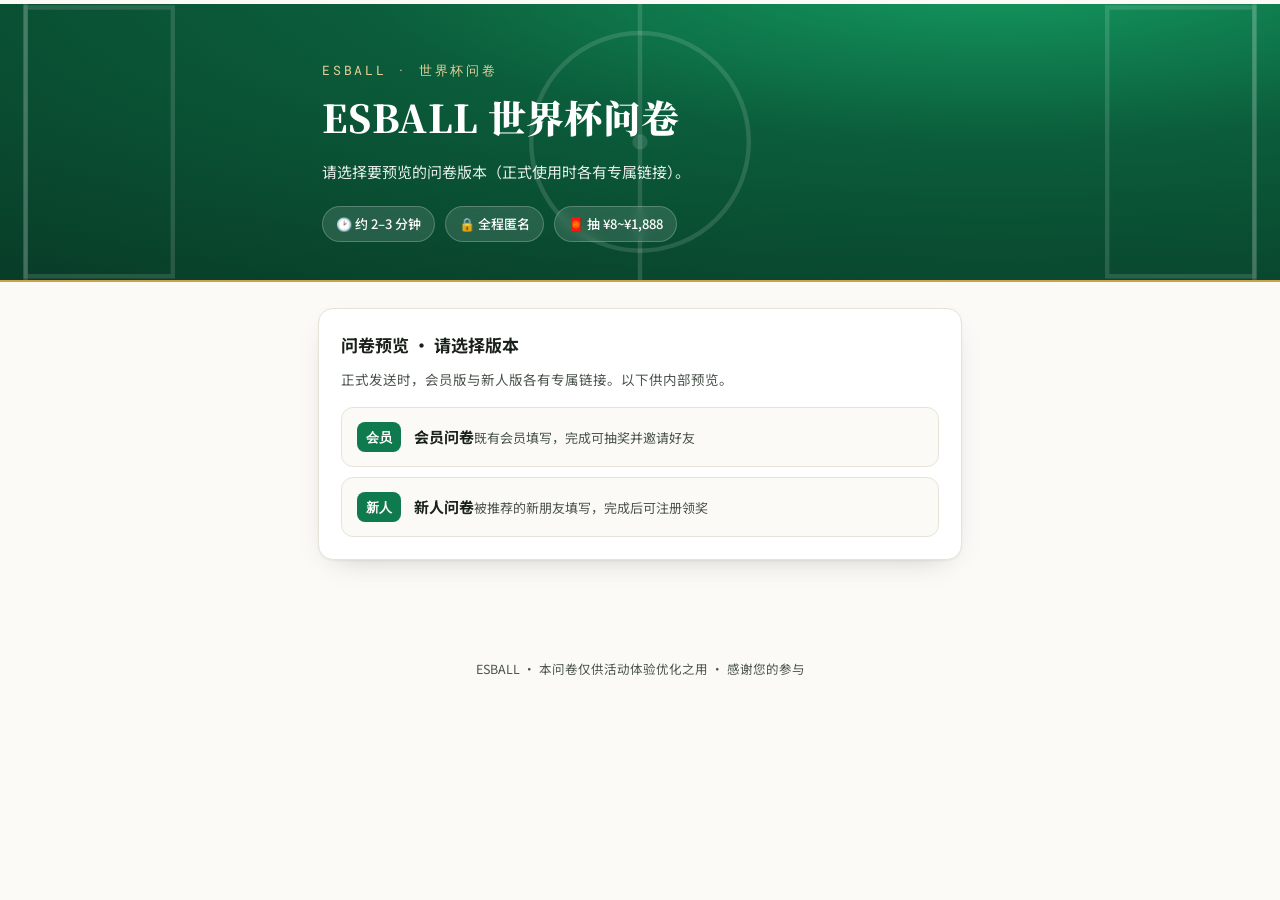
==== index.html @ 93b636fe "ESBALL 世界杯问卷网页（简体）：会员/新人双问卷＋跳题逻辑＋推荐/注册落地页 依 Google Sheet「问卷活动」内容打造；向导式流程、支持 skip 分流、可写入 Google Sheet" ====
<!doctype html>
<html lang="zh-Hans">
<head>
  <meta charset="utf-8" />
  <meta name="viewport" content="width=device-width, initial-scale=1, viewport-fit=cover" />
  <title>ESBALL 世界杯问卷</title>
  <meta name="description" content="ESBALL 世界杯问卷 — 填写问卷，抽取奖金。" />
  <meta name="robots" content="noindex" />
  <link rel="icon" href="data:image/svg+xml,%3Csvg xmlns='http://www.w3.org/2000/svg' viewBox='0 0 100 100'%3E%3Ctext y='.9em' font-size='90'%3E%E2%9A%BD%3C/text%3E%3C/svg%3E" />
  <meta name="theme-color" content="#0b5d3b" />
  <link rel="preconnect" href="https://fonts.googleapis.com" />
  <link rel="preconnect" href="https://fonts.gstatic.com" crossorigin />
  <link href="https://fonts.googleapis.com/css2?family=Noto+Sans+SC:wght@400;500;700;900&family=Noto+Serif+SC:wght@600;700;900&family=Roboto+Mono:wght@500;700&display=swap" rel="stylesheet" />
  <link rel="stylesheet" href="css/style.css" />
</head>
<body>
  <div class="progress" id="progress" aria-hidden="true"><div class="progress__bar" id="progressBar"></div></div>

  <header class="hero">
    <div class="hero__pitch" aria-hidden="true">
      <svg viewBox="0 0 400 200" preserveAspectRatio="xMidYMid slice">
        <g fill="none" stroke="currentColor" stroke-width="1.4">
          <rect x="8" y="8" width="384" height="184" rx="2" />
          <line x1="200" y1="8" x2="200" y2="192" />
          <circle cx="200" cy="100" r="34" /><circle cx="200" cy="100" r="2.4" fill="currentColor" stroke="none" />
          <rect x="8" y="58" width="46" height="84" /><rect x="346" y="58" width="46" height="84" />
        </g>
      </svg>
    </div>
    <div class="hero__inner">
      <p class="hero__eyebrow" id="eyebrow">ESBALL · 世界杯问卷</p>
      <h1 class="hero__title" id="title">ESBALL 世界杯问卷</h1>
      <p class="hero__intro" id="intro"></p>
      <div class="hero__meta">
        <span class="chip">🕑 约 2–3 分钟</span>
        <span class="chip">🔒 全程匿名</span>
        <span class="chip">🧧 抽 ¥8~¥1,888</span>
      </div>
    </div>
  </header>

  <main class="wrap">
    <section class="picker" id="picker" hidden>
      <h2 class="picker__h">问卷预览 · 请选择版本</h2>
      <p class="picker__note">正式发送时，会员版与新人版各有专属链接。以下供内部预览。</p>
      <div class="picker__grid" id="pickerGrid"></div>
    </section>

    <div id="wizard"></div>
    <section id="landing" class="land" hidden></section>
  </main>

  <footer class="foot"><p>ESBALL · 本问卷仅供活动体验优化之用 · 感谢您的参与</p></footer>

  <script src="js/config.js"></script>
  <script src="js/questions.js"></script>
  <script src="js/app.js"></script>
</body>
</html>
---- css/style.css ----
/* 2026 世界盃 會員問卷 — 樣式
   主題：球場夜綠 × 金 · 正式而不失溫度 */

:root{
  --pitch-900:#083d28;
  --pitch-800:#0b5d3b;
  --pitch-700:#0e7a4d;
  --pitch-600:#149a60;
  --gold:#c9a24a;
  --gold-soft:#e7d09a;
  --ink:#182019;
  --ink-soft:#4a544c;
  --paper:#fbfaf7;
  --card:#ffffff;
  --line:#e7e3d8;
  --line-strong:#d6d1c2;
  --sel-bg:#eaf5ef;
  --sel-line:#0e7a4d;
  --shadow:0 1px 2px rgba(24,32,25,.05), 0 10px 30px -18px rgba(24,32,25,.35);
  --radius:15px;
}

@media (prefers-color-scheme: dark){
  :root{
    --ink:#eef2ec;
    --ink-soft:#a6b0a4;
    --paper:#0d130f;
    --card:#151d17;
    --line:#28322a;
    --line-strong:#33402f;
    --sel-bg:#12261b;
    --sel-line:#2bbd77;
    --gold:#d8b566;
    --shadow:0 1px 2px rgba(0,0,0,.4), 0 18px 40px -22px rgba(0,0,0,.8);
  }
}
:root[data-theme="light"]{
  --ink:#182019; --ink-soft:#4a544c; --paper:#fbfaf7; --card:#fff;
  --line:#e7e3d8; --line-strong:#d6d1c2; --sel-bg:#eaf5ef; --sel-line:#0e7a4d; --gold:#c9a24a;
}
:root[data-theme="dark"]{
  --ink:#eef2ec; --ink-soft:#a6b0a4; --paper:#0d130f; --card:#151d17;
  --line:#28322a; --line-strong:#33402f; --sel-bg:#12261b; --sel-line:#2bbd77; --gold:#d8b566;
}

*{box-sizing:border-box}
html{-webkit-text-size-adjust:100%}
body{
  margin:0; background:var(--paper); color:var(--ink);
  font-family:"Noto Sans SC",system-ui,-apple-system,"PingFang SC","Microsoft YaHei",sans-serif;
  font-size:16.5px; line-height:1.7; -webkit-font-smoothing:antialiased;
}

/* 頂部進度 */
.progress{position:sticky; top:0; z-index:20; height:4px; background:transparent}
.progress__bar{height:100%; width:0; background:linear-gradient(90deg,var(--pitch-700),var(--gold)); transition:width .35s cubic-bezier(.2,.7,.2,1)}

/* Hero */
.hero{position:relative; overflow:hidden; color:#fff;
  background:radial-gradient(120% 140% at 78% -10%,var(--pitch-600) 0%,var(--pitch-800) 42%,var(--pitch-900) 100%);
  border-bottom:2px solid var(--gold);
}
.hero__pitch{position:absolute; inset:0; color:rgba(255,255,255,.13); pointer-events:none}
.hero__pitch svg{width:100%; height:100%}
.hero__inner{position:relative; max-width:680px; margin:0 auto; padding:42px 22px 30px}
.hero__eyebrow{margin:0 0 12px; font-family:"Roboto Mono",monospace; font-size:12.5px; letter-spacing:.22em; text-transform:uppercase; color:var(--gold-soft)}
.hero__title{margin:0; font-family:"Noto Serif SC",serif; font-weight:900; font-size:clamp(25px,6.4vw,38px); line-height:1.28; text-wrap:balance; letter-spacing:.01em}
.hero__intro{margin:16px 0 0; font-size:15px; line-height:1.85; color:rgba(255,255,255,.9); max-width:60ch}
.hero__meta{display:flex; flex-wrap:wrap; gap:10px; margin-top:20px}
.chip{display:inline-flex; align-items:center; gap:6px; padding:6px 13px; font-size:13px; font-weight:500;
  background:rgba(255,255,255,.12); border:1px solid rgba(255,255,255,.22); border-radius:999px; backdrop-filter:blur(4px)}

/* 版心 */
.wrap{max-width:680px; margin:0 auto; padding:26px 18px 60px}

/* 預覽選擇器 */
.picker{background:var(--card); border:1px solid var(--line); border-radius:var(--radius); padding:22px; box-shadow:var(--shadow)}
.picker__h{margin:0 0 8px; font-size:17px; font-weight:700}
.picker__note{margin:0 0 16px; font-size:13.5px; color:var(--ink-soft)}
.picker__note code{font-family:"Roboto Mono",monospace; background:var(--sel-bg); color:var(--sel-line); padding:1px 6px; border-radius:6px; font-size:12.5px}
.picker__grid{display:grid; gap:10px}
.pcard{display:flex; gap:13px; align-items:flex-start; text-align:left; width:100%; cursor:pointer;
  padding:14px 15px; background:var(--paper); border:1px solid var(--line); border-radius:12px; color:inherit; font:inherit; transition:.15s}
.pcard:hover{border-color:var(--sel-line); transform:translateY(-1px)}
.pcard__tag{flex:none; font-family:"Roboto Mono",monospace; font-weight:700; font-size:13px; color:#fff; background:var(--pitch-700); padding:4px 9px; border-radius:8px}
.pcard__t{font-weight:700; font-size:15px}
.pcard__d{font-size:13px; color:var(--ink-soft); margin-top:2px}

/* 題目卡 */
.q{background:var(--card); border:1px solid var(--line); border-radius:var(--radius); padding:20px 18px; margin:14px 0; box-shadow:var(--shadow)}
.q.is-missing{border-color:#d98b2b}
.q__head{display:flex; gap:12px; align-items:flex-start; margin-bottom:15px}
.q__num{flex:none; width:30px; height:30px; display:grid; place-items:center; border-radius:9px;
  font-family:"Roboto Mono",monospace; font-weight:700; font-size:13px; color:var(--pitch-800); background:var(--gold-soft)}
@media (prefers-color-scheme: dark){ .q__num{color:#0d130f} }
:root[data-theme="dark"] .q__num{color:#0d130f}
.q__text{margin:2px 0 0; font-size:16.5px; font-weight:500; line-height:1.6}
.q__req{color:#d98b2b; font-weight:700; margin-left:2px}

/* 選項 */
.opts{display:flex; flex-direction:column; gap:9px}
.opt{position:relative; display:flex; align-items:center; gap:12px; padding:13px 15px; cursor:pointer;
  border:1.5px solid var(--line-strong); border-radius:11px; transition:.14s; background:transparent}
.opt:hover{border-color:var(--sel-line)}
.opt input{position:absolute; opacity:0; pointer-events:none}
.opt__box{flex:none; width:21px; height:21px; border:2px solid var(--line-strong); border-radius:50%; display:grid; place-items:center; transition:.14s}
.opt--multi .opt__box{border-radius:6px}
.opt__box::after{content:""; width:9px; height:9px; border-radius:50%; background:var(--sel-line); transform:scale(0); transition:transform .16s}
.opt--multi .opt__box::after{border-radius:2px}
.opt__label{font-size:15.5px; line-height:1.5}
.opt.is-on{background:var(--sel-bg); border-color:var(--sel-line)}
.opt.is-on .opt__box{border-color:var(--sel-line)}
.opt.is-on .opt__box::after{transform:scale(1)}

/* 排序題 */
.rank__hint{font-size:13px; color:var(--ink-soft); margin:0 0 11px}
.ranks{display:flex; flex-direction:column; gap:9px}
.rank{display:flex; align-items:center; gap:12px; padding:13px 15px; border:1.5px solid var(--line-strong); border-radius:11px; cursor:pointer; transition:.14s; user-select:none}
.rank:hover{border-color:var(--sel-line)}
.rank.is-on{background:var(--sel-bg); border-color:var(--sel-line)}
.rank__badge{flex:none; width:27px; height:27px; border-radius:8px; display:grid; place-items:center; font-family:"Roboto Mono",monospace; font-weight:700; font-size:14px;
  border:1.5px dashed var(--line-strong); color:var(--ink-soft); background:transparent; transition:.14s}
.rank.is-on .rank__badge{border-style:solid; border-color:var(--pitch-700); background:var(--pitch-700); color:#fff}
.rank__label{font-size:15.5px}
.rank__reset{margin-top:10px; background:none; border:none; color:var(--sel-line); font:inherit; font-size:13.5px; cursor:pointer; padding:4px 2px; text-decoration:underline}

/* 忠誠意圖 Juster 0–10 */
.juster__ends{display:flex; justify-content:space-between; font-size:12.5px; color:var(--ink-soft); margin-bottom:9px}
.juster__scale{display:grid; grid-template-columns:repeat(11,minmax(0,1fr)); gap:5px}
.jbtn{appearance:none; cursor:pointer; min-width:0; height:40px; border:1.5px solid var(--line-strong); border-radius:9px;
  background:transparent; color:var(--ink); font:inherit; font-family:"Roboto Mono",monospace; font-weight:700; font-size:13.5px; transition:.12s}
.jbtn:hover{border-color:var(--sel-line)}
.jbtn.is-on{background:var(--pitch-700); border-color:var(--pitch-700); color:#fff}
@media (max-width:420px){ .jbtn{height:34px; font-size:12px; border-radius:7px} .juster__scale{gap:4px} }

/* 取捨量化 Conjoint */
.cj__hint,.rank__hint{font-size:13px; color:var(--ink-soft); margin:0 0 12px}
.cj__task{margin:0 0 16px; padding:0 0 14px; border-bottom:1px dashed var(--line)}
.cj__task:last-child{border-bottom:none; padding-bottom:0; margin-bottom:0}
.cj__tlabel{margin:0 0 9px; font-family:"Roboto Mono",monospace; font-weight:700; font-size:12.5px; letter-spacing:.08em; color:var(--pitch-700)}
.cj__pair{display:grid; gap:10px}
.cj__card{display:block; width:100%; text-align:left; cursor:pointer; font:inherit; color:inherit;
  border:1.5px solid var(--line-strong); border-radius:12px; padding:13px 14px 12px; background:transparent; transition:.14s; position:relative}
.cj__card:hover{border-color:var(--sel-line)}
.cj__card.is-on{background:var(--sel-bg); border-color:var(--sel-line)}
.cj__badge{display:inline-block; font-family:"Roboto Mono",monospace; font-weight:700; font-size:12px; color:#fff; background:var(--pitch-700); padding:2px 9px; border-radius:7px; margin-bottom:9px}
.cj__attr{display:flex; justify-content:space-between; gap:10px; padding:5px 0; border-top:1px solid var(--line); font-size:14px; line-height:1.45}
.cj__attr:nth-child(2){border-top:none}
.cj__k{color:var(--ink-soft); flex:none}
.cj__v{text-align:right; font-weight:500}
.cj__pick{display:block; margin-top:10px; text-align:center; font-size:13.5px; font-weight:700; color:var(--sel-line);
  border:1.5px dashed var(--sel-line); border-radius:9px; padding:7px}
.cj__card.is-on .cj__pick{background:var(--pitch-700); border-style:solid; border-color:var(--pitch-700); color:#fff}

/* 門檻敏感度 Van Westendorp */
.vw__row{margin:0 0 15px}
.vw__row:last-child{margin-bottom:0}
.vw__label{margin:0 0 8px; font-size:14.5px; font-weight:500; line-height:1.5}
.vw__bands{display:flex; flex-wrap:wrap; gap:7px}
.vw__band{appearance:none; cursor:pointer; font:inherit; font-size:13.5px; color:var(--ink);
  border:1.5px solid var(--line-strong); border-radius:999px; padding:7px 13px; background:transparent; transition:.12s}
.vw__band:hover{border-color:var(--sel-line)}
.vw__band.is-on{background:var(--pitch-700); border-color:var(--pitch-700); color:#fff}

/* 好友版 邀請人橫幅 */
.refbanner{margin:0 0 14px; padding:12px 15px; border-radius:12px; font-size:14px; font-weight:500; line-height:1.55;
  color:var(--pitch-800); background:linear-gradient(180deg,var(--gold-soft),#f4e8c8); border:1px solid var(--gold)}
@media (prefers-color-scheme: dark){ .refbanner{color:#0d130f} }
:root[data-theme="dark"] .refbanner{color:#0d130f}

/* 推薦碼 + 分享 */
.ref__note{margin:0 0 13px; font-size:13.5px; color:var(--ink-soft); line-height:1.7}
.ref__row{display:flex; gap:9px; flex-wrap:wrap}
.ref__input{flex:1 1 150px; min-width:0; padding:12px 14px; font:inherit; font-size:15.5px; color:var(--ink);
  background:var(--paper); border:1.5px solid var(--line-strong); border-radius:11px}
.ref__input:focus{outline:none; border-color:var(--sel-line)}
.ref__btn{flex:none; cursor:pointer; border:none; font:inherit; font-weight:700; font-size:14.5px; color:#fff;
  padding:12px 18px; border-radius:11px; background:linear-gradient(180deg,var(--gold),#b8912f)}
.ref__out{margin-top:12px}
.ref__link,.sharebox__link{word-break:break-all; font-family:"Roboto Mono",monospace; font-size:12.5px; line-height:1.6;
  padding:11px 13px; background:var(--sel-bg); border:1px dashed var(--sel-line); border-radius:10px; color:var(--sel-line)}
.ref__copy{margin-top:9px; cursor:pointer; border:none; font:inherit; font-weight:700; font-size:14px; color:#fff;
  padding:10px 16px; border-radius:10px; background:var(--pitch-700)}

/* 完成畫面：CTA / 分享 */
.done__action{margin-top:22px}
.cta{display:inline-block; cursor:pointer; border:none; font:inherit; font-weight:700; font-size:16.5px; color:#fff; letter-spacing:.02em;
  padding:15px 26px; border-radius:13px; text-decoration:none;
  background:linear-gradient(180deg,var(--gold),#b8912f); box-shadow:0 10px 26px -12px rgba(201,162,74,.8)}
.cta:hover{filter:brightness(1.05)}
.done__tip{margin:14px auto 0; max-width:40ch; font-size:13px; color:var(--ink-soft)}
.sharebox{max-width:440px; margin:0 auto; text-align:left; background:var(--paper); border:1px solid var(--line); border-radius:13px; padding:16px}
.sharebox__h{margin:0 0 9px; font-size:14px; font-weight:700; text-align:center}
.sharebox .cta{display:block; width:100%; text-align:center; margin-top:12px; font-size:15.5px}

/* 開放題 */
.q textarea{width:100%; min-height:92px; resize:vertical; padding:12px 14px; font:inherit; font-size:15.5px; line-height:1.6;
  color:var(--ink); background:var(--paper); border:1.5px solid var(--line-strong); border-radius:11px}
.q textarea:focus{outline:none; border-color:var(--sel-line)}

/* 送出 */
.submitRow{margin:26px 0 6px; text-align:center}
.btn{appearance:none; border:none; cursor:pointer; width:100%; max-width:340px; padding:16px 20px; border-radius:13px;
  font:inherit; font-size:17px; font-weight:700; color:#fff; letter-spacing:.04em;
  background:linear-gradient(180deg,var(--pitch-700),var(--pitch-800)); box-shadow:0 8px 22px -10px rgba(14,122,77,.7); transition:.18s}
.btn:hover{background:linear-gradient(180deg,var(--pitch-600),var(--pitch-700)); box-shadow:0 10px 26px -10px rgba(201,162,74,.6)}
.btn:disabled{opacity:.6; cursor:progress}
.submitRow__hint{margin:12px 0 0; font-size:13.5px; min-height:1.2em}
.submitRow__hint.is-err{color:#d0451b}

/* 焦點無障礙 */
.opt:focus-within,.rank:focus-visible,.pcard:focus-visible,.btn:focus-visible{outline:3px solid var(--gold); outline-offset:2px}

/* 完成畫面 */
.done{text-align:center; padding:44px 20px; background:var(--card); border:1px solid var(--line); border-radius:var(--radius); box-shadow:var(--shadow)}
.done__mark{width:74px; height:74px; margin:0 auto 18px}
.done__mark svg{width:100%; height:100%}
.done__mark circle{stroke:var(--sel-line); stroke-width:3; stroke-dasharray:151; stroke-dashoffset:151; animation:draw .5s ease .05s forwards}
.done__mark path{stroke:var(--sel-line); stroke-width:4; stroke-linecap:round; stroke-linejoin:round; stroke-dasharray:40; stroke-dashoffset:40; animation:draw .4s ease .45s forwards}
@keyframes draw{to{stroke-dashoffset:0}}
.done__h{margin:0 0 10px; font-family:"Noto Serif SC",serif; font-weight:700; font-size:23px}
.done__p{margin:0 auto; max-width:46ch; font-size:15px; color:var(--ink-soft); line-height:1.85}

.foot{text-align:center; padding:26px 18px 40px; color:var(--ink-soft); font-size:12.5px}

@media (prefers-reduced-motion: reduce){
  *{animation-duration:.001ms !important; transition-duration:.001ms !important}
}
@media (min-width:560px){
  .hero__inner{padding-top:56px; padding-bottom:38px}
  .q{padding:24px 24px}
}

/* ====== ESBALL 问卷：向导 / 落地页 ====== */
.q__note{margin:-6px 0 14px 42px; font-size:13.5px; color:var(--ink-soft); line-height:1.6}
.opt-text{width:100%; margin-top:8px; padding:11px 13px; font:inherit; font-size:15px; color:var(--ink);
  background:var(--paper); border:1.5px solid var(--sel-line); border-radius:10px}
.opt-text:focus{outline:none; border-color:var(--sel-line)}

.nav{display:flex; align-items:center; gap:12px; margin:22px 0 8px}
.nav__next{flex:1 1 auto; max-width:none; width:auto}
.nav__back{flex:none; cursor:pointer; background:none; border:1.5px solid var(--line-strong); color:var(--ink-soft);
  font:inherit; font-size:15px; padding:14px 20px; border-radius:12px}
.nav__back:hover{border-color:var(--sel-line); color:var(--ink)}
.nav__back:disabled{opacity:.4; cursor:not-allowed}
.nav__warn{margin:6px 0 -6px; font-size:13.5px; color:#d0451b; text-align:center}

/* 落地页 */
.land{background:var(--card); border:1px solid var(--line); border-radius:var(--radius); padding:26px 20px; box-shadow:var(--shadow); text-align:center}
.land__h{margin:0 0 12px; font-family:"Noto Serif SC",serif; font-weight:700; font-size:23px; line-height:1.35; text-wrap:balance}
.land__lead{margin:0 auto 18px; max-width:52ch; font-size:15px; color:var(--ink-soft); line-height:1.8}
.land__p{margin:6px 0; font-size:15px; color:var(--ink-soft); line-height:1.8}
.land__block{margin:0 auto 16px; max-width:52ch; font-size:14.5px; line-height:1.85; color:var(--ink);
  background:var(--sel-bg); border:1px solid var(--sel-line); border-radius:12px; padding:14px 16px; text-align:left}
.land__card{text-align:left; background:var(--paper); border:1px solid var(--line); border-radius:13px; padding:15px 17px; margin:12px auto 0; max-width:520px}
.land__cardh{margin:0 0 9px; font-size:15px; font-weight:700; color:var(--pitch-800)}
@media (prefers-color-scheme: dark){ .land__cardh{color:var(--gold)} }
:root[data-theme="dark"] .land__cardh{color:var(--gold)}
.land__ul{margin:0; padding-left:20px}
.land__ul li{font-size:14px; line-height:1.7; color:var(--ink); margin:4px 0}
.land__note{margin:14px auto 0; max-width:48ch; font-size:12.5px; color:var(--ink-soft)}
.land__cta{margin-top:22px}
.land .sharebox{margin:18px auto 6px}
.land .cta{display:inline-block}
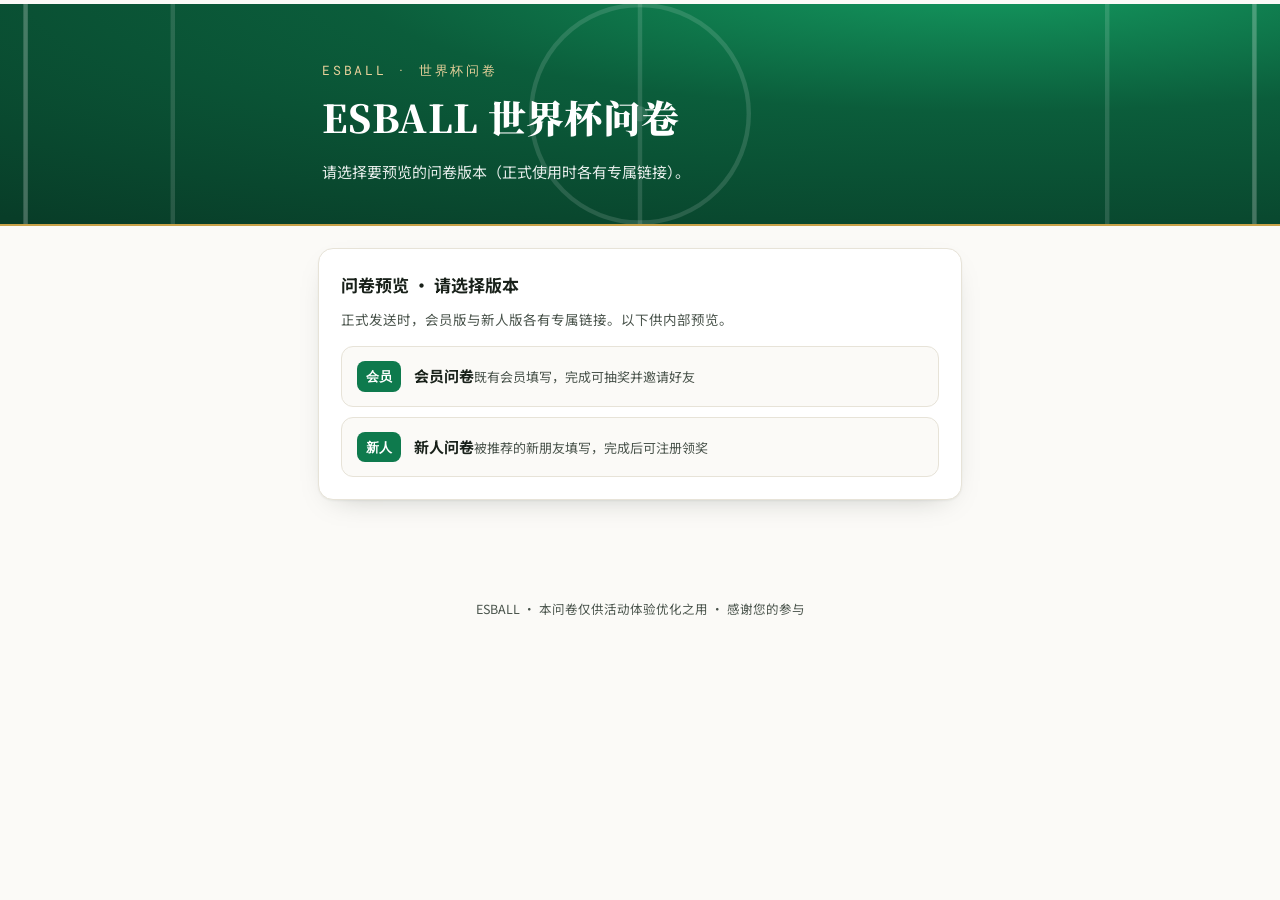
==== commit 977c53e7: "封面改为点『立即参与』才开始填；页首不再常驻；更新会员文案、移除时长等标签 Co-Authored-By: Claude Opus 4.8 <noreply@anthropic.com>" ====
--- a/index.html
+++ b/index.html
@@ -16,7 +16,7 @@
 <body>
   <div class="progress" id="progress" aria-hidden="true"><div class="progress__bar" id="progressBar"></div></div>
 
-  <header class="hero">
+  <header class="hero" id="hero">
     <div class="hero__pitch" aria-hidden="true">
       <svg viewBox="0 0 400 200" preserveAspectRatio="xMidYMid slice">
         <g fill="none" stroke="currentColor" stroke-width="1.4">
@@ -31,10 +31,8 @@
       <p class="hero__eyebrow" id="eyebrow">ESBALL · 世界杯问卷</p>
       <h1 class="hero__title" id="title">ESBALL 世界杯问卷</h1>
       <p class="hero__intro" id="intro"></p>
-      <div class="hero__meta">
-        <span class="chip">🕑 约 2–3 分钟</span>
-        <span class="chip">🔒 全程匿名</span>
-        <span class="chip">🧧 抽 ¥8~¥1,888</span>
+      <div class="hero__cta" id="startWrap" hidden>
+        <button type="button" class="cta cta--start" id="startBtn">立即参与 →</button>
       </div>
     </div>
   </header>
--- a/css/style.css
+++ b/css/style.css
@@ -262,3 +262,9 @@
 .land__cta{margin-top:22px}
 .land .sharebox{margin:18px auto 6px}
 .land .cta{display:inline-block}
+
+/* 封面按钮 & 收合 */
+.hero__cta{margin-top:22px}
+.cta--start{font-size:17px; padding:16px 34px}
+.hero.is-collapsed{display:none}
+.wrap{padding-top:22px}
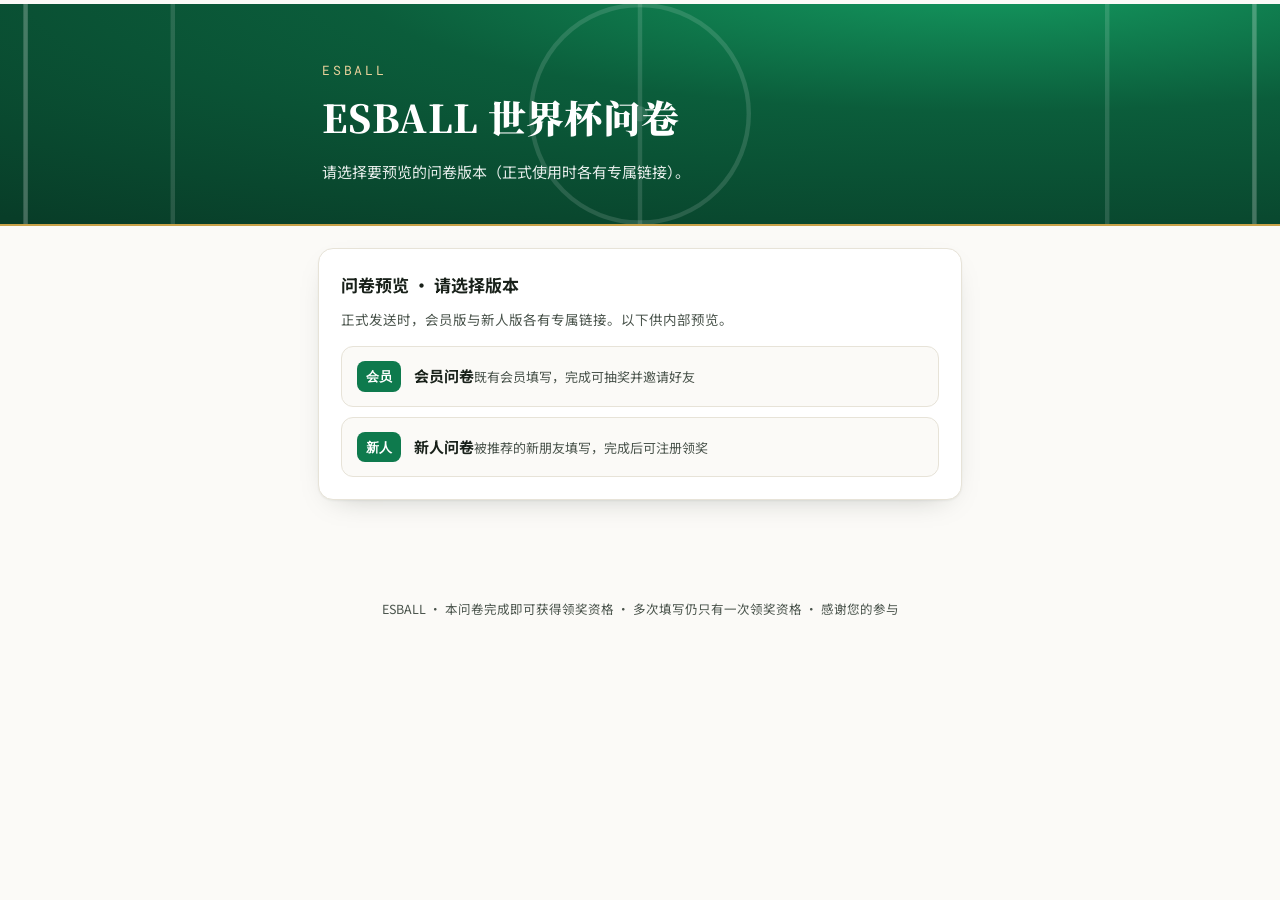
==== commit 46bb36cf: "页尾改领奖资格说明；产品原因改多选(最多3项)；m6加《》书名号 Co-Authored-By: Claude Opus 4.8 <noreply@anthropic.com>" ====
--- a/index.html
+++ b/index.html
@@ -48,7 +48,7 @@
     <section id="landing" class="land" hidden></section>
   </main>
 
-  <footer class="foot"><p>ESBALL · 本问卷仅供活动体验优化之用 · 感谢您的参与</p></footer>
+  <footer class="foot"><p>ESBALL · 本问卷完成即可获得领奖资格 · 多次填写仍只有一次领奖资格 · 感谢您的参与</p></footer>
 
   <script src="js/config.js"></script>
   <script src="js/questions.js"></script>
--- a/css/style.css
+++ b/css/style.css
@@ -268,3 +268,16 @@
 .cta--start{font-size:17px; padding:16px 34px}
 .hero.is-collapsed{display:none}
 .wrap{padding-top:22px}
+
+/* 封面：全屏置中 */
+.hero.is-cover{border-bottom:none}
+.hero.is-cover .hero__inner{min-height:calc(100svh - 4px); display:flex; flex-direction:column; justify-content:center; align-items:center; text-align:center; padding-top:48px; padding-bottom:48px}
+.hero.is-cover .hero__eyebrow{margin-bottom:16px}
+.hero.is-cover .hero__intro{margin-left:auto; margin-right:auto; max-width:34ch; font-size:15.5px}
+.hero.is-cover .hero__cta{display:flex; justify-content:center; width:100%}
+.hero.is-cover .cta--start{min-width:230px; padding:17px 40px; font-size:18px}
+/* 奖金强化徽章 */
+.hero__bonus{margin:20px auto 4px; display:inline-block; font-family:"Noto Serif SC",serif; font-weight:900;
+  font-size:clamp(20px,5.6vw,26px); letter-spacing:.02em; color:#3a2a06;
+  background:linear-gradient(180deg,#f4d58a,var(--gold)); border:1px solid #f0e2b0;
+  padding:10px 22px; border-radius:999px; box-shadow:0 8px 22px -8px rgba(0,0,0,.45)}
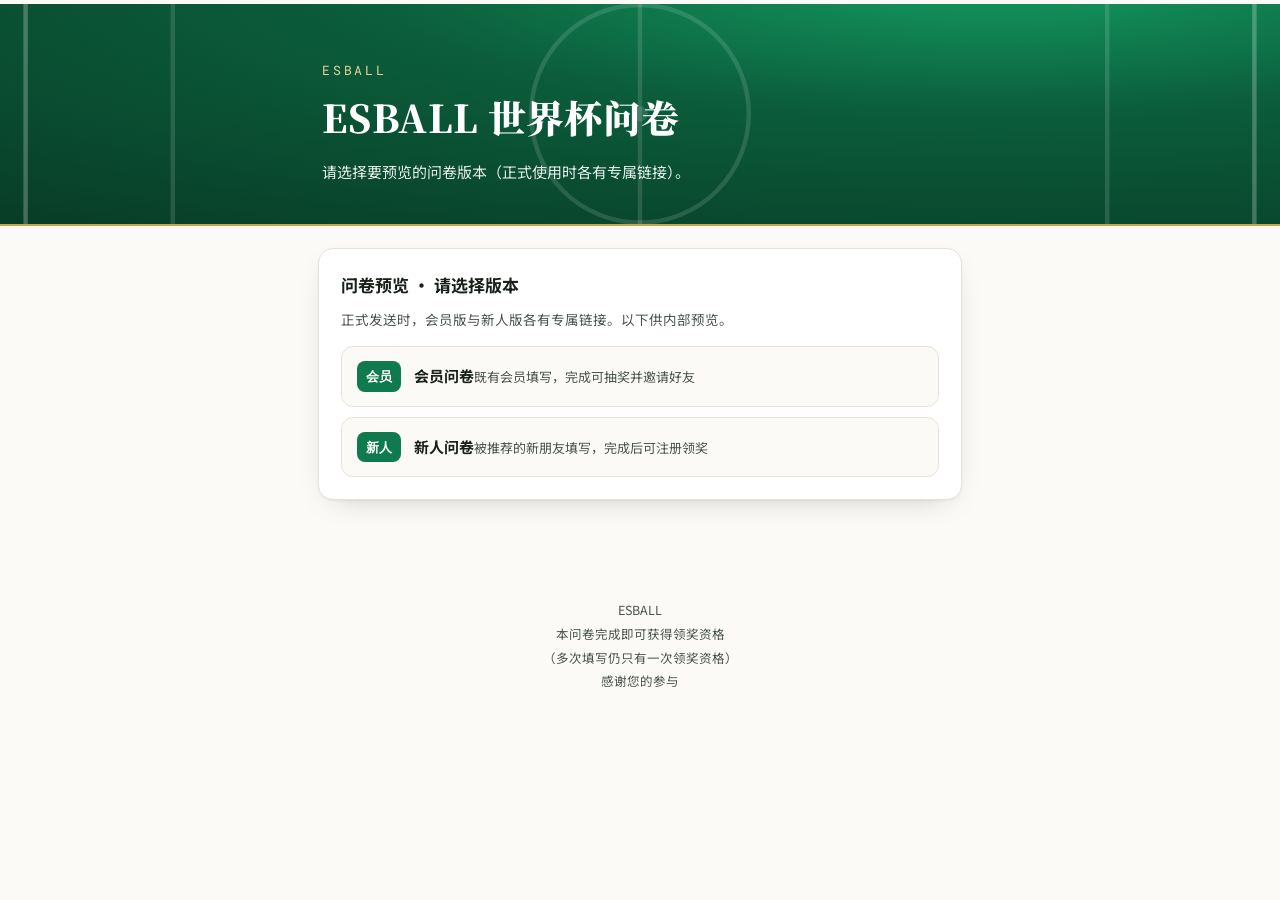
==== commit 53624494: "完成页改成两按钮恭喜闸门页；落地页全屏置中+精致(icon/动画)；页尾断行设计 Co-Authored-By: Claude Opus 4.8 <noreply@anthropic.com>" ====
--- a/index.html
+++ b/index.html
@@ -48,7 +48,7 @@
     <section id="landing" class="land" hidden></section>
   </main>
 
-  <footer class="foot"><p>ESBALL · 本问卷完成即可获得领奖资格 · 多次填写仍只有一次领奖资格 · 感谢您的参与</p></footer>
+  <footer class="foot"><p>ESBALL<br>本问卷完成即可获得领奖资格<br>（多次填写仍只有一次领奖资格）<br>感谢您的参与</p></footer>
 
   <script src="js/config.js"></script>
   <script src="js/questions.js"></script>
--- a/css/style.css
+++ b/css/style.css
@@ -281,3 +281,16 @@
   font-size:clamp(20px,5.6vw,26px); letter-spacing:.02em; color:#3a2a06;
   background:linear-gradient(180deg,#f4d58a,var(--gold)); border:1px solid #f0e2b0;
   padding:10px 22px; border-radius:999px; box-shadow:0 8px 22px -8px rgba(0,0,0,.45)}
+
+/* 落地页：全屏置中 + 精致 */
+.land--center{min-height:calc(100svh - 96px); display:flex; flex-direction:column; justify-content:center; align-items:center}
+.land__icon{font-size:52px; line-height:1; margin-bottom:6px; animation:pop .5s cubic-bezier(.2,.8,.2,1) both}
+@keyframes pop{from{transform:scale(.4); opacity:0}to{transform:scale(1); opacity:1}}
+.land__gateq{margin:14px auto 4px; max-width:44ch; font-size:14.5px; line-height:1.75; color:var(--ink);
+  background:var(--sel-bg); border:1px solid var(--sel-line); border-radius:12px; padding:13px 16px}
+.land__gatebtns{display:flex; flex-direction:column; gap:11px; width:100%; max-width:340px; margin:22px auto 0}
+.land__gatebtns .cta{display:block; width:100%; text-align:center}
+.gate__no{display:block; width:100%; cursor:pointer; font:inherit; font-size:15px; font-weight:500;
+  color:var(--ink-soft); background:transparent; border:1.5px solid var(--line-strong); border-radius:13px; padding:13px 20px}
+.gate__no:hover{border-color:var(--sel-line); color:var(--ink)}
+.foot{line-height:1.9}
